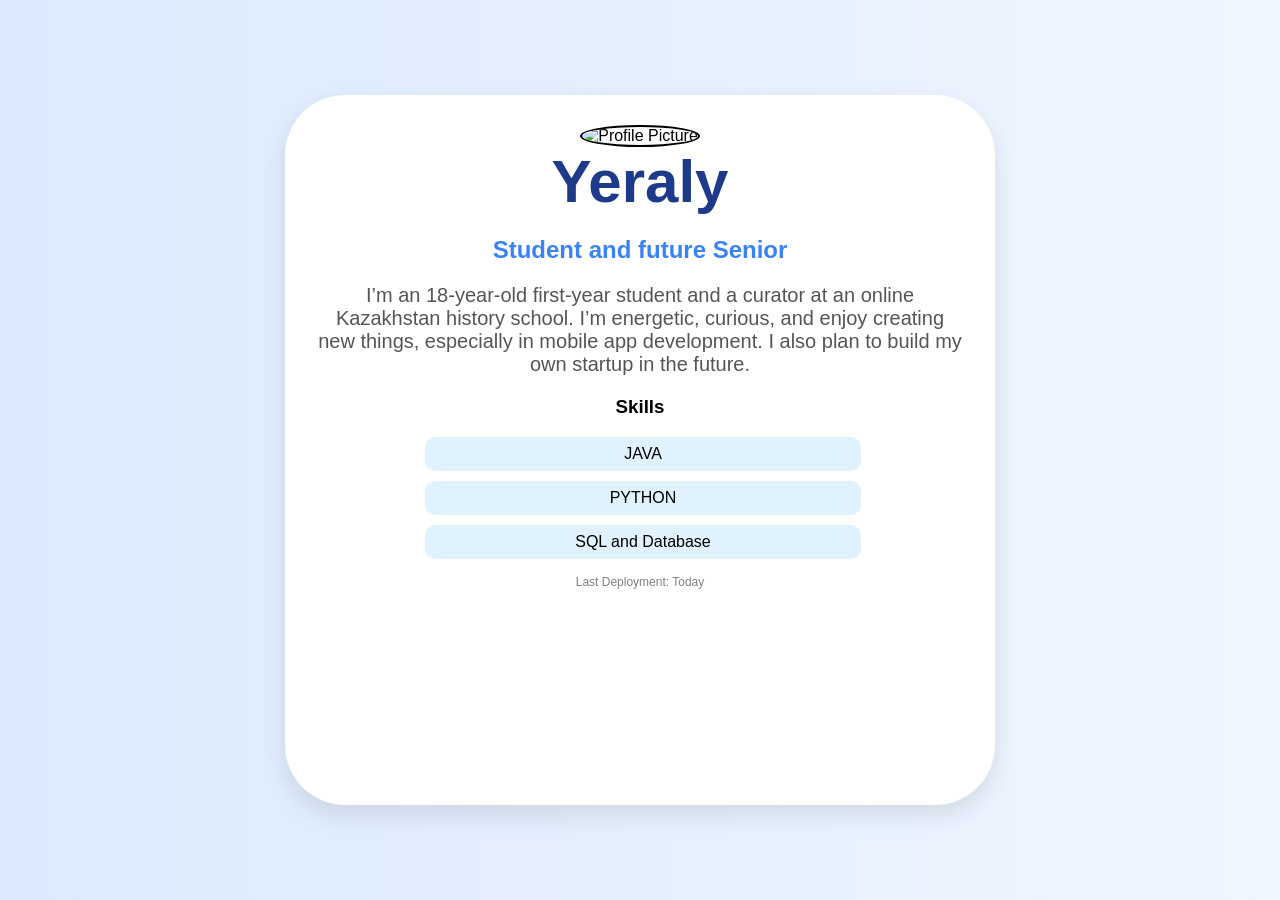
==== my_website.html @ 75340863 "Add files via upload" ====
<!DOCTYPE html>
<html>
<head>
    <title>My DevOps Portfolio</title>
    <link rel="stylesheet" href="website_styl.css">
</head>
<body>

    <div class="card">
        <img src="/my-devops-portfolio/p1.jpeg" alt="Profile Picture" class="p1_picture">
        <h1>Yeraly</h1>
        <h2>Student and future Senior</h2>

        <p class="bio">
            I’m an 18-year-old first-year student and a curator at an online Kazakhstan history school. 
            I’m energetic, curious, and enjoy creating new things, especially in mobile app development. 
            I also plan to build my own startup in the future.
        </p>

        <h3>Skills</h3>
        <ul>
            <li>JAVA</li>
            <li>PYTHON</li>
            <li>SQL and Database</li>
        </ul>

        <p class="date">Last Deployment: Today</p>
    </div>

</body>
</html>
---- website_styl.css ----
body {
    margin: 0;
    font-family: Arial, sans-serif;
    background: linear-gradient(to right, #dbeafe, #eff6ff);
    display: flex;
    justify-content: center;
    align-items: center;
    height: 100vh;
}

.card {
    background: white;
    padding: 30px;
    border-radius: 60px;
    width: 650px;
    height: 650px;
    text-align: center;
    box-shadow: 0 10px 25px rgba(0, 0, 0, 0.1);
}

h1 {
    margin-top: 0px;
    margin-bottom: 0px;
    color: #1e3a8a;
    font-size: 60px
}

h2 {
    color: #3b82f6;
    margin-bottom: 15px;
}

.bio {
    color: #555;
    font-size: 20px;
}

ul {
    list-style: none;
    padding: 0;
}

li {
    background: #e0f2fe;
    margin: 10px 110px;
    padding: 8px;
    border-radius: 10px;
    width: 420px;
}

.date {
    margin-top: 15px;
    font-size: 12px;
    color: gray;
}

.p1_picture {
    width: 200px;
    height: 200px;
    border-radius: 50%;
    object-fit: cover;
    margin-bottom: 0px;
    border: 2px solid black;
}
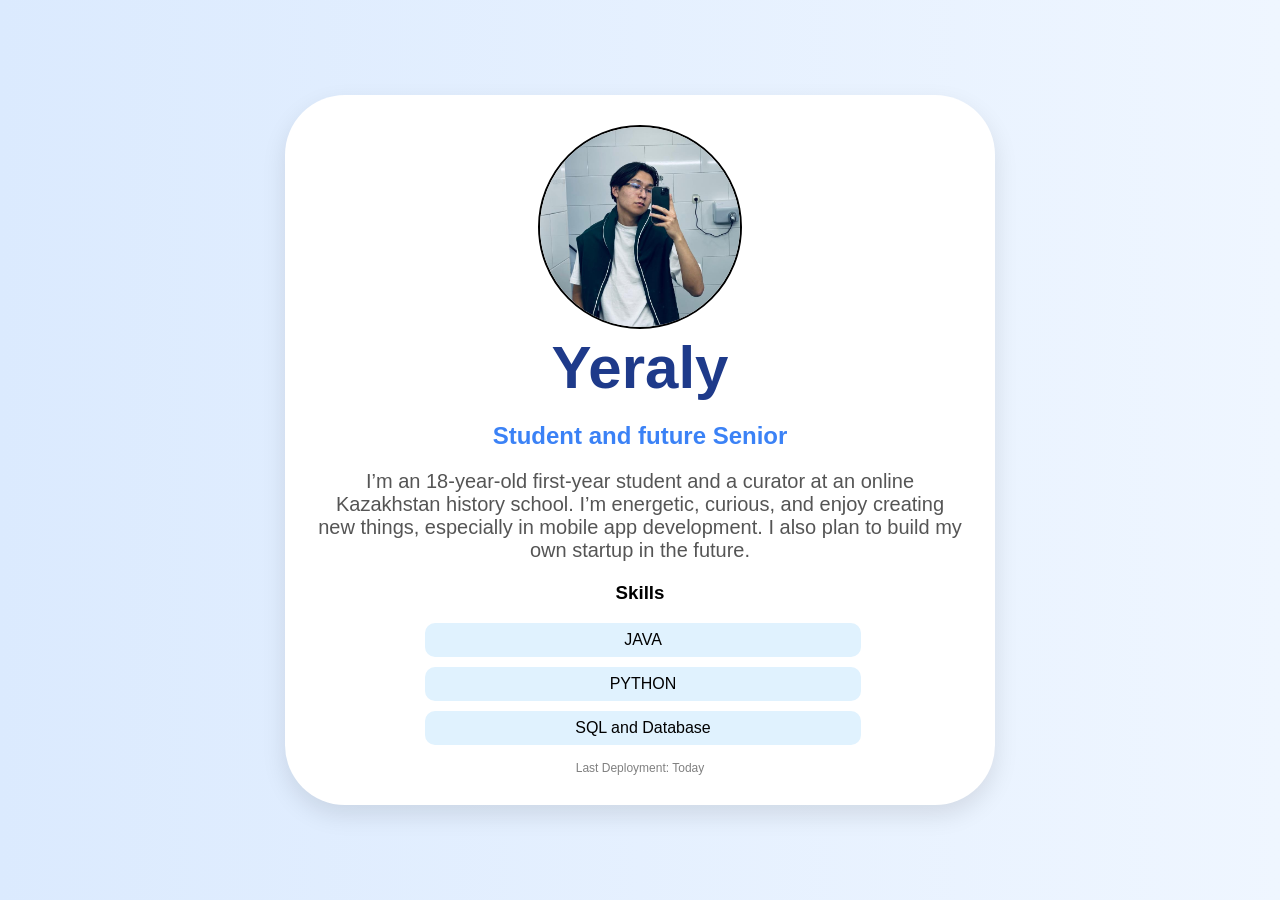
==== commit 3e033eb7: "Add files via upload" ====
--- a/my_website.html
+++ b/my_website.html
@@ -7,7 +7,7 @@
 <body>
 
     <div class="card">
-        <img src="/my-devops-portfolio/p1.jpeg" alt="Profile Picture" class="p1_picture">
+        <img src="p1.jpeg" alt="Profile Picture" class="p1_picture">
         <h1>Yeraly</h1>
         <h2>Student and future Senior</h2>
 
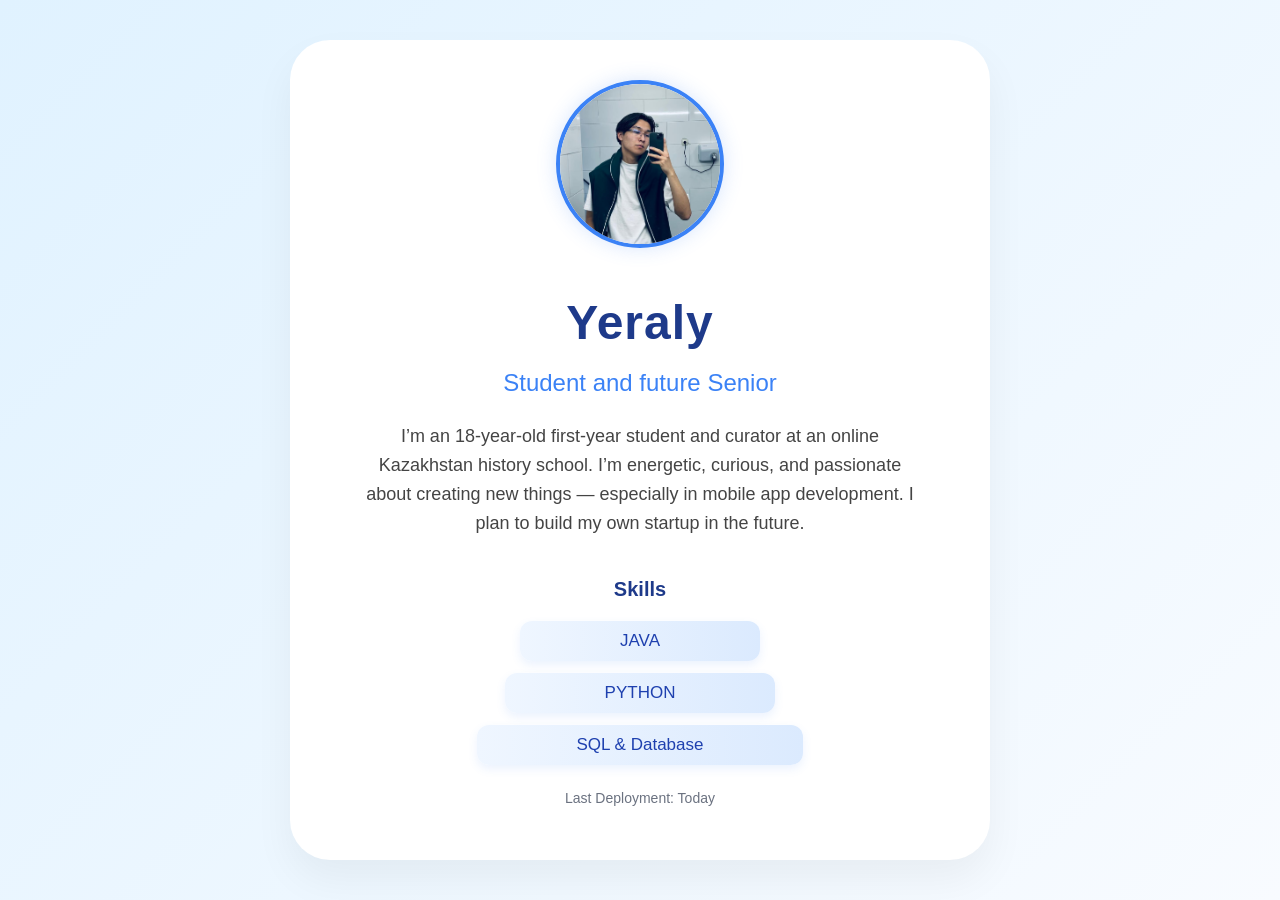
==== commit 795743a7: "Add files via upload" ====
--- a/my_website.html
+++ b/my_website.html
@@ -1,31 +1,35 @@
 <!DOCTYPE html>
-<html>
+<html lang="en">
 <head>
-    <title>My DevOps Portfolio</title>
+    <meta charset="UTF-8">
+    <title>Yeraly | Portfolio</title>
     <link rel="stylesheet" href="website_styl.css">
 </head>
 <body>
 
     <div class="card">
-        <img src="p1.jpeg" alt="Profile Picture" class="p1_picture">
+        <div class="profile">
+            <img src="p1.jpeg" alt="Profile Picture" class="p1_picture">
+        </div>
+
         <h1>Yeraly</h1>
         <h2>Student and future Senior</h2>
 
         <p class="bio">
-            I’m an 18-year-old first-year student and a curator at an online Kazakhstan history school. 
-            I’m energetic, curious, and enjoy creating new things, especially in mobile app development. 
-            I also plan to build my own startup in the future.
+            I’m an 18-year-old first-year student and curator at an online Kazakhstan history school. 
+            I’m energetic, curious, and passionate about creating new things — especially in mobile app development.
+            I plan to build my own startup in the future.
         </p>
 
         <h3>Skills</h3>
-        <ul>
-            <li>JAVA</li>
-            <li>PYTHON</li>
-            <li>SQL and Database</li>
-        </ul>
+        <div class="skills">
+            <span>JAVA</span>
+            <span>PYTHON</span>
+            <span>SQL & Database</span>
+        </div>
 
         <p class="date">Last Deployment: Today</p>
     </div>
 
 </body>
-</html>+</html>
--- a/website_styl.css
+++ b/website_styl.css
@@ -1,64 +1,121 @@
 body {
     margin: 0;
-    font-family: Arial, sans-serif;
-    background: linear-gradient(to right, #dbeafe, #eff6ff);
+    font-family: 'Poppins', sans-serif;
+    background: linear-gradient(135deg, #e0f2ff, #f8fbff);
     display: flex;
     justify-content: center;
     align-items: center;
     height: 100vh;
+    overflow: hidden;
 }
 
 .card {
     background: white;
-    padding: 30px;
-    border-radius: 60px;
-    width: 650px;
-    height: 650px;
+    padding: 40px 50px;
+    border-radius: 40px;
+    width: 600px;
     text-align: center;
-    box-shadow: 0 10px 25px rgba(0, 0, 0, 0.1);
+    box-shadow: 0 20px 40px rgba(0, 0, 0, 0.05);
+    transition: all 0.4s ease;
+    animation: fadeIn 1.2s ease forwards;
+}
+
+.card:hover {
+    transform: translateY(-10px);
+    box-shadow: 0 25px 50px rgba(0, 0, 0, 0.1);
+}
+
+@keyframes fadeIn {
+    from {
+        opacity: 0;
+        transform: translateY(30px);
+    }
+    to {
+        opacity: 1;
+        transform: translateY(0);
+    }
+}
+
+.p1_picture {
+    width: 160px;
+    height: 160px;
+    border-radius: 50%;
+    object-fit: cover;
+    border: 4px solid #3b82f6;
+    margin-bottom: 10px;
+    box-shadow: 0 0 20px rgba(59, 130, 246, 0.2);
 }
 
 h1 {
-    margin-top: 0px;
-    margin-bottom: 0px;
+    margin-bottom: 10px;
     color: #1e3a8a;
-    font-size: 60px
+    font-size: 48px;
+    letter-spacing: 1px;
 }
 
 h2 {
     color: #3b82f6;
-    margin-bottom: 15px;
+    font-weight: 500;
+    margin-bottom: 25px;
+}
+
+h3 {
+    margin-top: 40px;
+    font-size: 20px;
+    color: #1e3a8a;
 }
 
 .bio {
-    color: #555;
-    font-size: 20px;
+    color: #444;
+    font-size: 18px;
+    line-height: 1.6;
+    margin: 0 20px;
 }
 
-ul {
-    list-style: none;
-    padding: 0;
+.skills {
+    display: flex;
+    flex-direction: column;
+    align-items: center;
+    gap: 12px;
+    margin-top: 20px;
 }
 
-li {
-    background: #e0f2fe;
-    margin: 10px 110px;
-    padding: 8px;
-    border-radius: 10px;
-    width: 420px;
+.skills span {
+    background: linear-gradient(90deg, #eff6ff, #dbeafe);
+    color: #1e40af;
+    padding: 10px 100px;
+    border-radius: 12px;
+    font-weight: 500;
+    font-size: 17px;
+    box-shadow: 0 4px 10px rgba(59, 130, 246, 0.1);
+    transition: 0.3s;
+}
+
+.skills span:hover {
+    background: linear-gradient(90deg, #3b82f6, #60a5fa);
+    color: white;
+    transform: scale(1.05);
+    box-shadow: 0 6px 15px rgba(59, 130, 246, 0.3);
 }
 
 .date {
-    margin-top: 15px;
-    font-size: 12px;
-    color: gray;
+    margin-top: 25px;
+    font-size: 14px;
+    color: #6b7280;
 }
 
-.p1_picture {
-    width: 200px;
-    height: 200px;
-    border-radius: 50%;
-    object-fit: cover;
-    margin-bottom: 0px;
-    border: 2px solid black;
-}+@media (max-width: 700px) {
+    .card {
+        width: 85%;
+        padding: 30px;
+    }
+
+    .skills span {
+        padding: 10px 40px;
+        font-size: 16px;
+    }
+
+    .bio {
+        font-size: 16px;
+    }
+}
